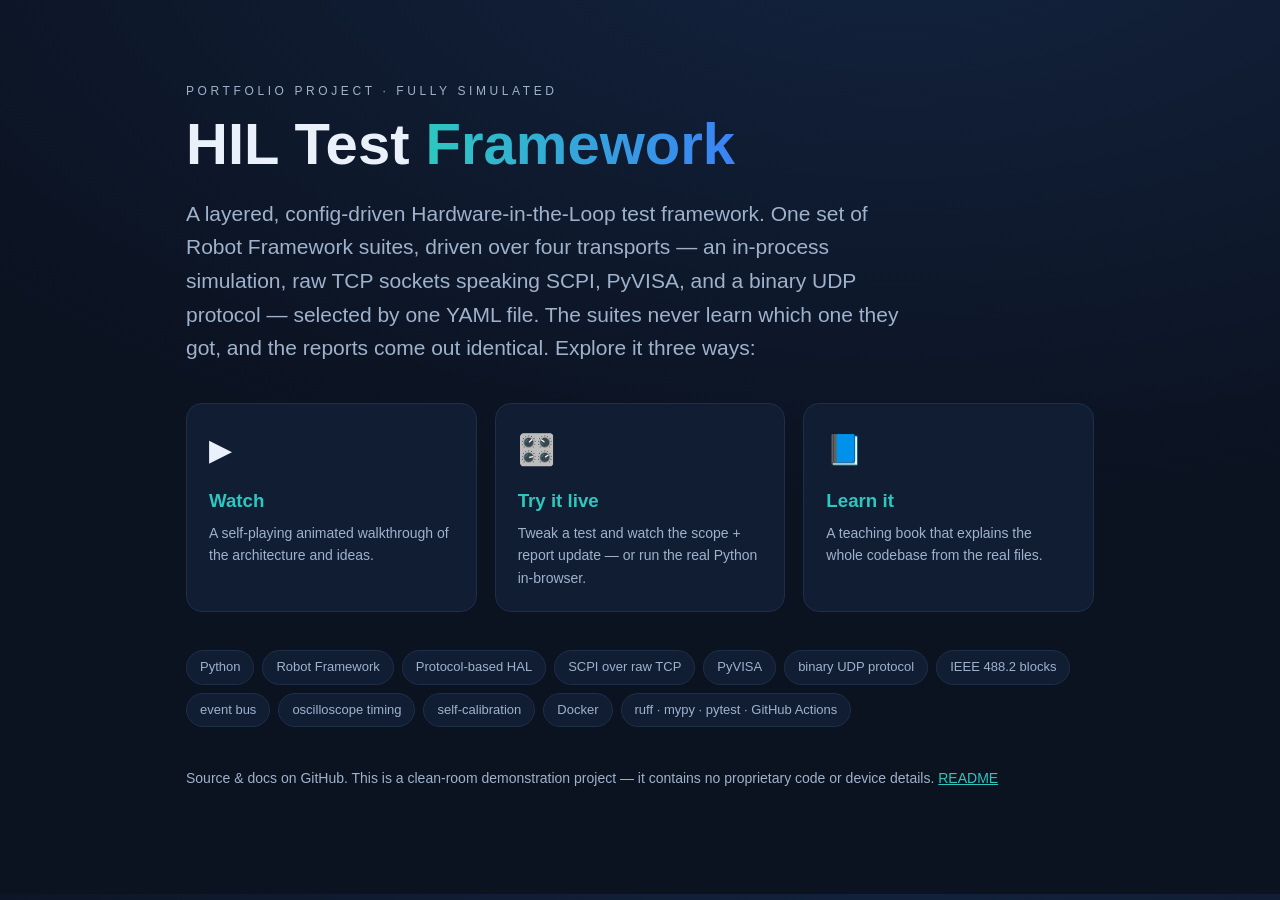
==== docs/index.html @ 02696a85 "s" ====
<!DOCTYPE html>
<html lang="en">
<head>
<meta charset="utf-8" />
<meta name="viewport" content="width=device-width, initial-scale=1" />
<title>HIL Test Framework</title>
<style>
  :root{--bg:#0b1220;--ink:#eaf1fb;--muted:#9fb2cc;--teal:#2ec7c0;--navy:#3b82f6;--line:#1e2f49}
  *{box-sizing:border-box}
  body{margin:0;background:radial-gradient(1200px 600px at 70% -10%,#13233f,#0b1220);color:var(--ink);
       font:16px/1.6 -apple-system,Segoe UI,Roboto,Arial,sans-serif}
  .wrap{max-width:960px;margin:0 auto;padding:70px 26px 90px}
  .tag{color:var(--muted);letter-spacing:.3em;text-transform:uppercase;font-size:12px}
  h1{font-size:clamp(32px,6vw,58px);margin:.15em 0 .2em;line-height:1.08}
  .grad{background:linear-gradient(90deg,var(--teal),var(--navy));-webkit-background-clip:text;background-clip:text;color:transparent}
  p.lead{font-size:clamp(16px,2.2vw,21px);color:var(--muted);max-width:720px}
  .cards{display:grid;grid-template-columns:repeat(3,1fr);gap:18px;margin:38px 0}
  @media(max-width:760px){.cards{grid-template-columns:1fr}}
  a.card{display:block;text-decoration:none;color:var(--ink);background:#101d33;border:1px solid var(--line);
         border-radius:16px;padding:22px;transition:.2s}
  a.card:hover{transform:translateY(-3px);border-color:var(--teal)}
  a.card .ic{font-size:30px} a.card h3{margin:12px 0 6px;color:var(--teal)}
  a.card p{margin:0;color:var(--muted);font-size:14px}
  .row{display:flex;flex-wrap:wrap;gap:8px;margin-top:26px}
  .row span{border:1px solid var(--line);border-radius:20px;padding:6px 13px;font-size:13px;color:var(--muted);background:#101d33}
  .foot{margin-top:40px;color:var(--muted);font-size:14px}
  .foot a{color:var(--teal)}
</style>
</head>
<body>
<div class="wrap">
  <p class="tag">Portfolio project · fully simulated</p>
  <h1>HIL Test <span class="grad">Framework</span></h1>
  <p class="lead">A layered, config-driven Hardware-in-the-Loop test framework. One set of Robot
  Framework suites, driven over four transports — an in-process simulation, raw TCP sockets
  speaking SCPI, PyVISA, and a binary UDP protocol — selected by one YAML file. The suites never
  learn which one they got, and the reports come out identical. Explore it three ways:</p>

  <div class="cards">
    <a class="card" href="presentation/index.html">
      <div class="ic">▶</div><h3>Watch</h3>
      <p>A self-playing animated walkthrough of the architecture and ideas.</p>
    </a>
    <a class="card" href="demo/index.html">
      <div class="ic">🎛️</div><h3>Try it live</h3>
      <p>Tweak a test and watch the scope + report update — or run the real Python in-browser.</p>
    </a>
    <a class="card" href="book/index.html">
      <div class="ic">📘</div><h3>Learn it</h3>
      <p>A teaching book that explains the whole codebase from the real files.</p>
    </a>
  </div>

  <div class="row">
    <span>Python</span><span>Robot Framework</span><span>Protocol-based HAL</span><span>SCPI over raw TCP</span>
    <span>PyVISA</span><span>binary UDP protocol</span><span>IEEE 488.2 blocks</span><span>event bus</span>
    <span>oscilloscope timing</span><span>self-calibration</span><span>Docker</span>
    <span>ruff · mypy · pytest · GitHub Actions</span>
  </div>

  <p class="foot">Source &amp; docs on GitHub. This is a clean-room demonstration project — it
  contains no proprietary code or device details. <a href="../README.md">README</a></p>
</div>
</body>
</html>
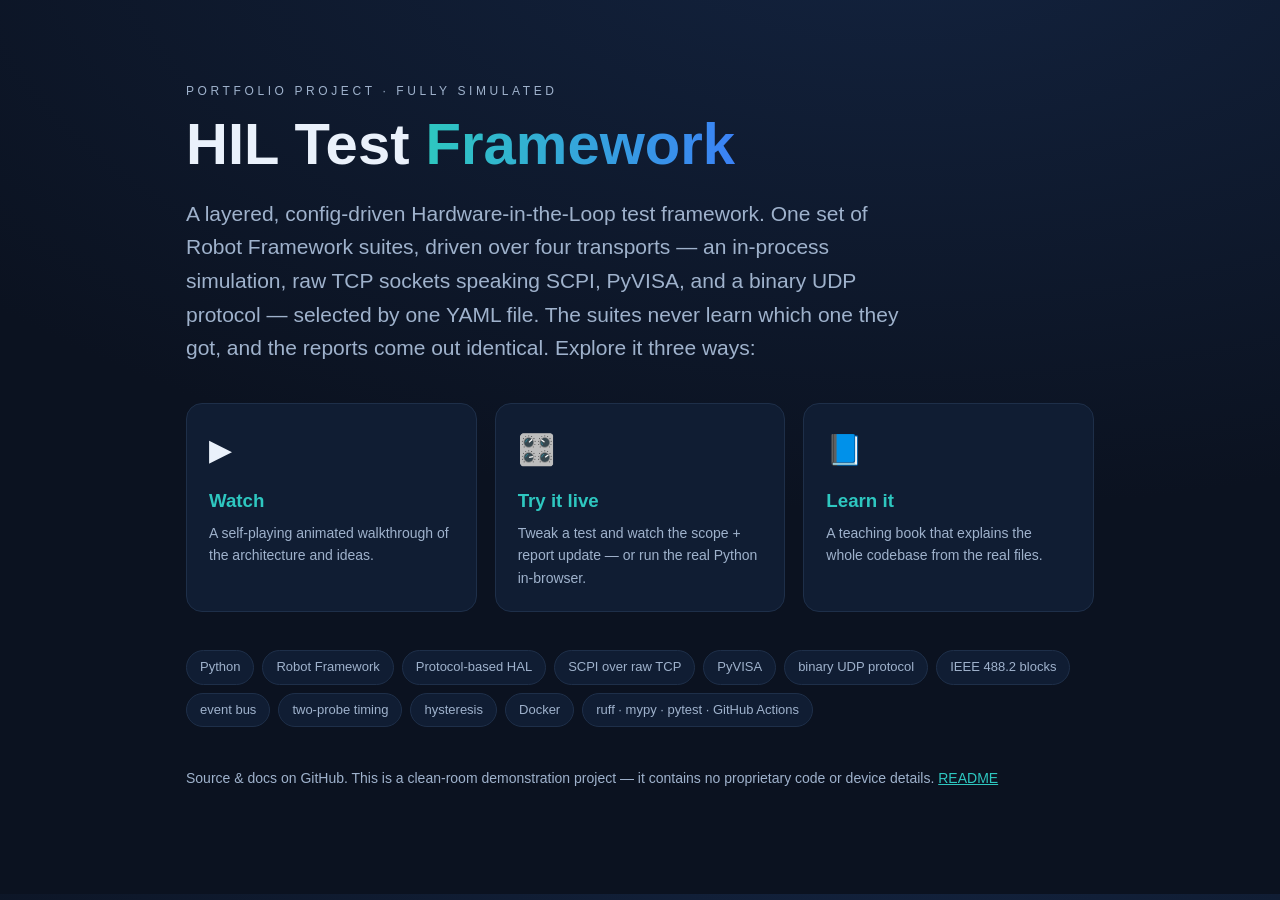
==== commit 69a83543: "Correct the test semantics against a real functional test procedure The checks were shaped by what w" ====
--- a/docs/index.html
+++ b/docs/index.html
@@ -54,7 +54,7 @@
   <div class="row">
     <span>Python</span><span>Robot Framework</span><span>Protocol-based HAL</span><span>SCPI over raw TCP</span>
     <span>PyVISA</span><span>binary UDP protocol</span><span>IEEE 488.2 blocks</span><span>event bus</span>
-    <span>oscilloscope timing</span><span>self-calibration</span><span>Docker</span>
+    <span>two-probe timing</span><span>hysteresis</span><span>Docker</span>
     <span>ruff · mypy · pytest · GitHub Actions</span>
   </div>
 
